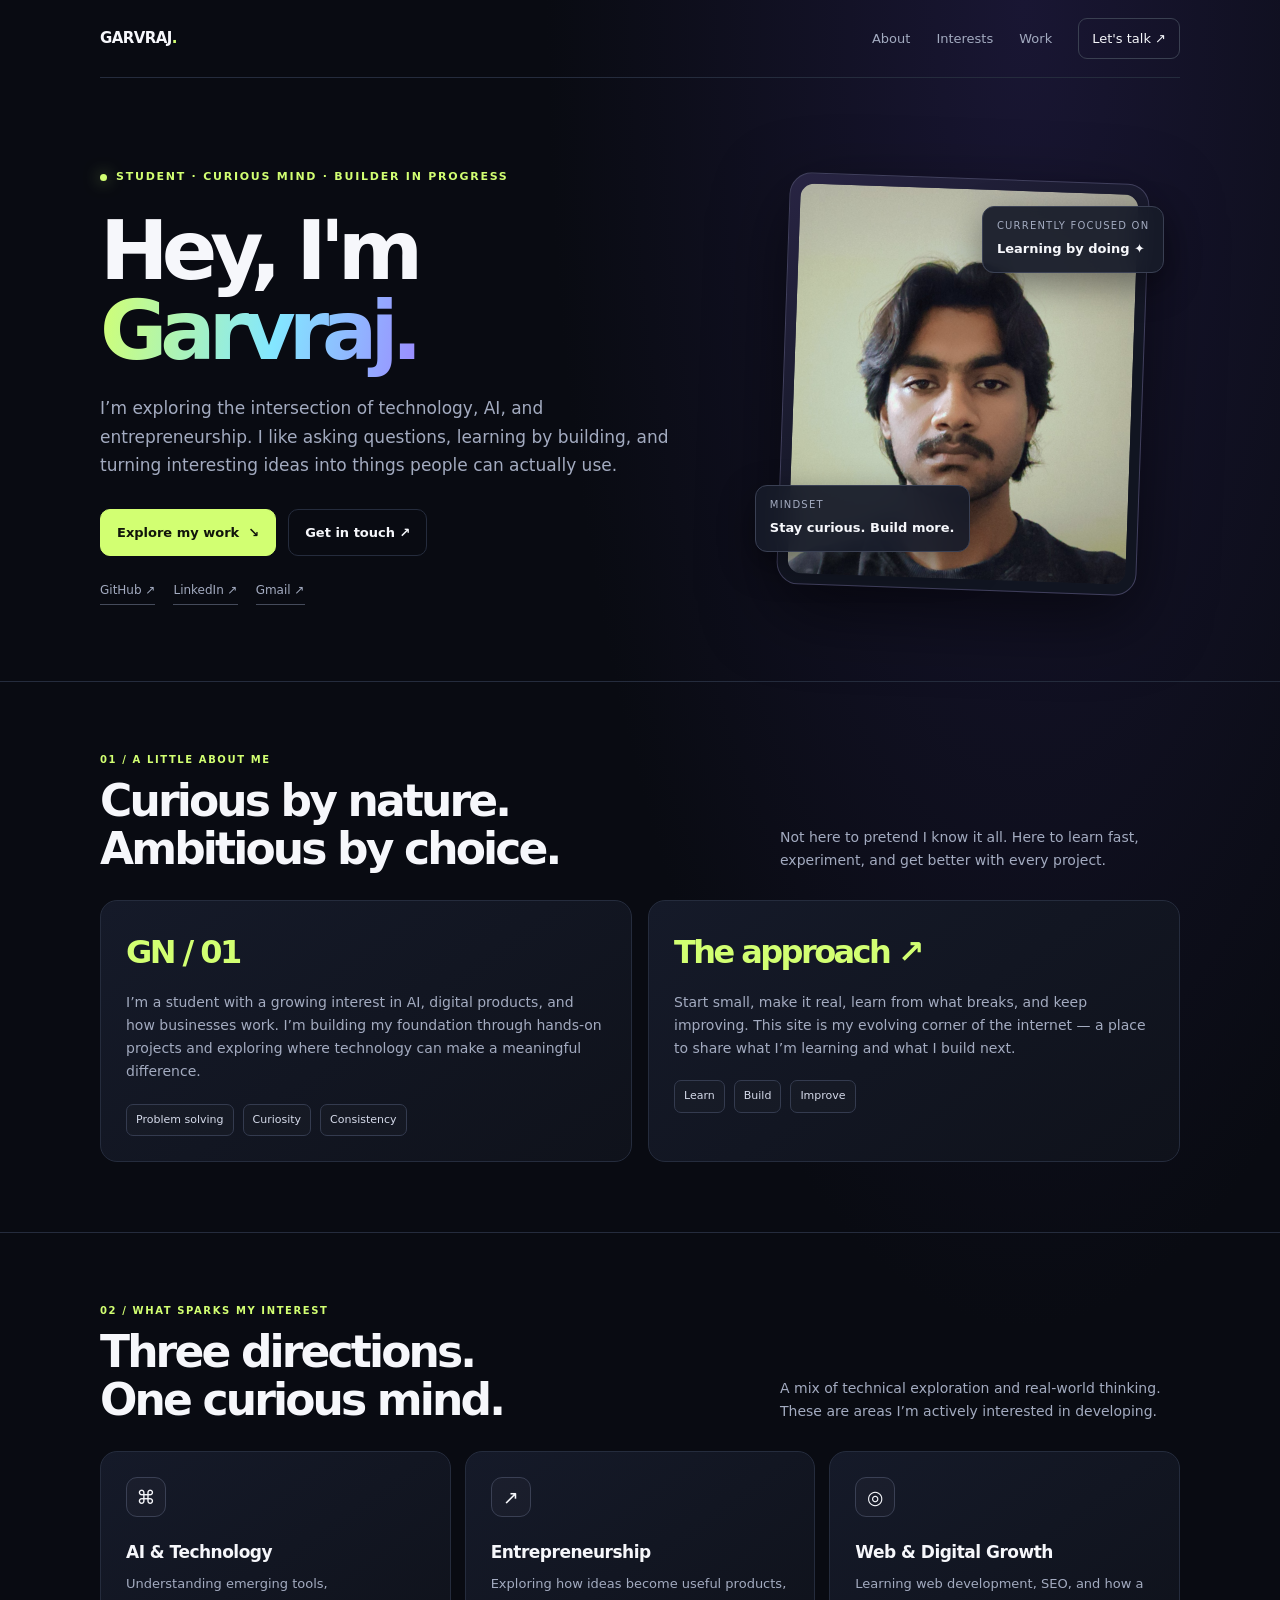
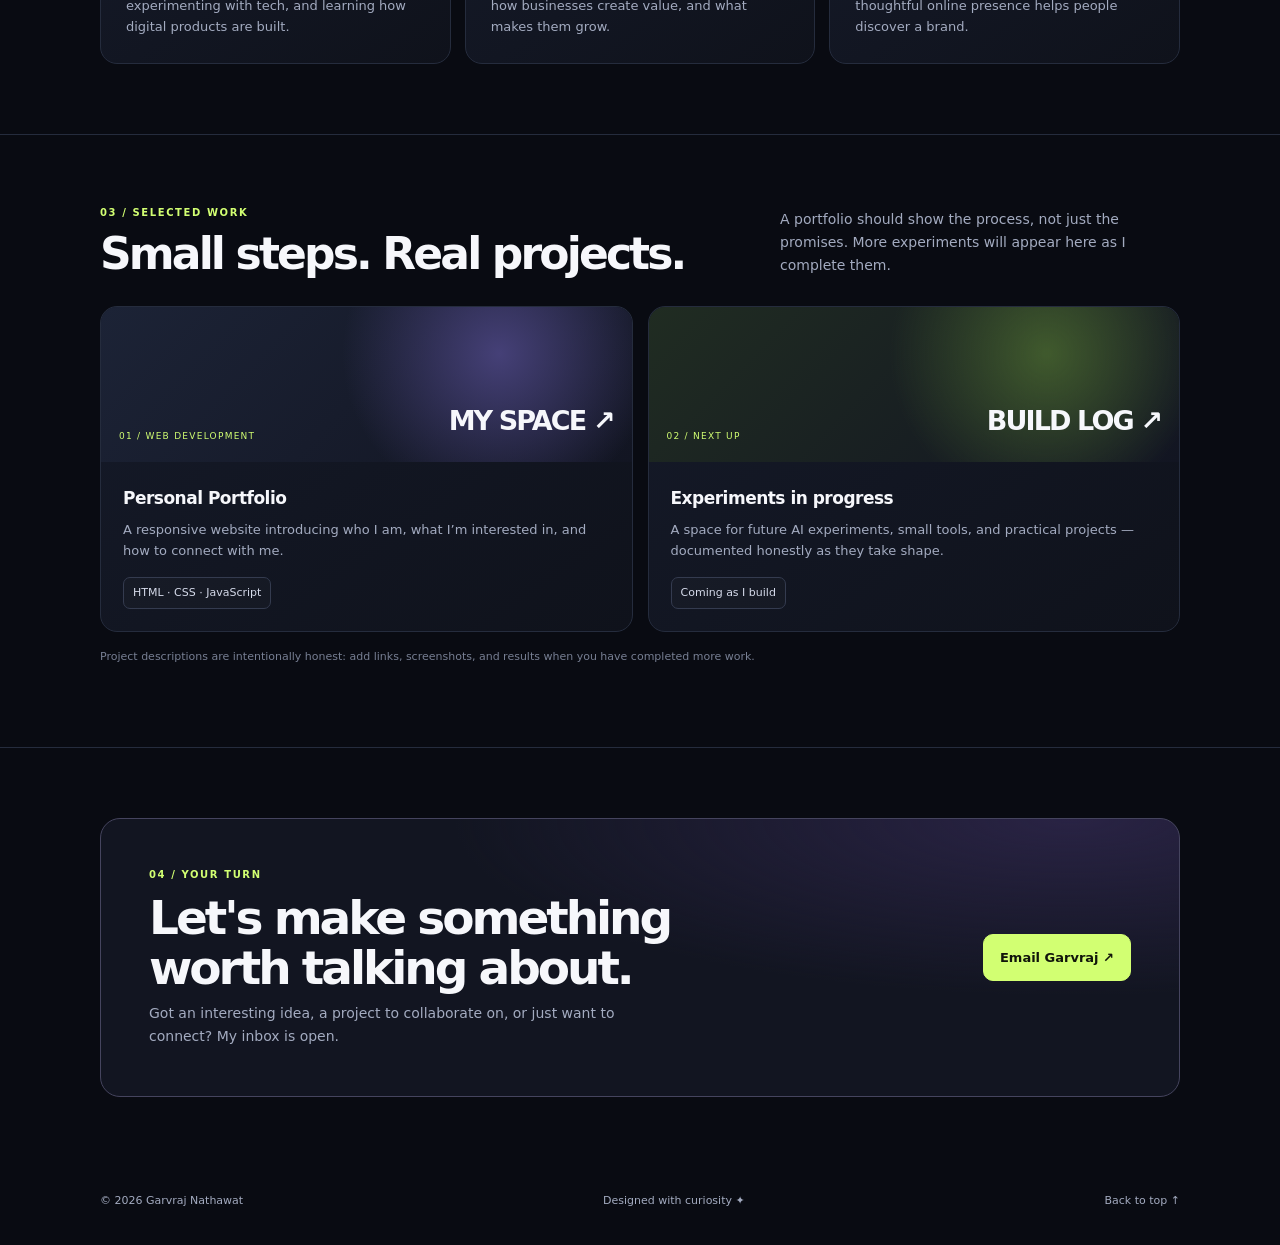
==== index.html @ 4661c796 "Add files via upload Add portfolio website" ====
<!DOCTYPE html>
<html lang="en">
<head>
<meta charset="UTF-8">
<meta name="viewport" content="width=device-width, initial-scale=1">
<meta name="theme-color" content="#090b12">
<meta name="description" content="Garvraj Nathawat — student exploring AI, technology, and entrepreneurship.">
<title>Garvraj Nathawat — Portfolio</title>
<style>
:root{--bg:#090b12;--panel:#111521;--panel2:#151b29;--ink:#f6f7fb;--muted:#a3abc0;--line:#252c3d;--lime:#d2ff72;--purple:#9b8cff;--cyan:#83e7ff}
*{box-sizing:border-box}html{scroll-behavior:smooth;scroll-padding-top:90px}body{margin:0;background:radial-gradient(ellipse at 80% 0%,#191633 0,transparent 33%),var(--bg);color:var(--ink);font:16px/1.65 Inter,ui-sans-serif,system-ui,-apple-system,BlinkMacSystemFont,"Segoe UI",sans-serif;-webkit-font-smoothing:antialiased}a{color:inherit;text-decoration:none}.wrap{width:min(1080px,calc(100% - 40px));margin:auto}.nav{height:78px;display:flex;align-items:center;justify-content:space-between;border-bottom:1px solid var(--line)}.logo{font-size:15px;font-weight:850;letter-spacing:-.04em}.logo span{color:var(--lime)}.navlinks{display:flex;align-items:center;gap:26px;color:var(--muted);font-size:13px}.navlinks a:hover{color:var(--lime)}.nav-cta{padding:9px 13px;border:1px solid #3a4051;border-radius:9px;color:var(--ink)!important}.hero{padding:85px 0 76px;display:grid;grid-template-columns:1.15fr .85fr;gap:58px;align-items:center}.eyebrow{display:inline-flex;align-items:center;gap:9px;color:var(--lime);font-size:11px;font-weight:800;text-transform:uppercase;letter-spacing:.16em}.pulse{width:7px;height:7px;background:var(--lime);border-radius:50%;box-shadow:0 0 16px #d2ff72a0}.hero h1{font-size:clamp(48px,7vw,82px);line-height:.97;letter-spacing:-.085em;margin:22px 0 24px;font-weight:850}.hero h1 .gradient{background:linear-gradient(100deg,var(--lime),var(--cyan) 55%,var(--purple));color:transparent;background-clip:text}.intro{font-size:17px;color:var(--muted);max-width:580px;margin:0}.buttons{display:flex;gap:12px;flex-wrap:wrap;margin-top:30px}.btn{display:inline-flex;align-items:center;justify-content:center;gap:9px;padding:12px 16px;border:1px solid var(--line);border-radius:10px;font-size:13px;font-weight:750;transition:transform .2s,border-color .2s}.btn:hover{transform:translateY(-2px);border-color:var(--lime)}.btn.primary{background:var(--lime);border-color:var(--lime);color:#11150b}.socials{display:flex;gap:18px;margin-top:25px;flex-wrap:wrap}.socials a{font-size:12px;color:var(--muted);border-bottom:1px solid #454b5b;padding-bottom:3px}.socials a:hover{color:var(--lime);border-color:var(--lime)}.profile-wrap{position:relative;max-width:360px;margin:auto;width:100%}.profile-frame{position:relative;padding:10px;border:1px solid #41405d;border-radius:22px;background:linear-gradient(145deg,#282443,#111521 65%);transform:rotate(2deg);box-shadow:0 24px 70px #0008}.profile-frame img{display:block;width:100%;height:390px;object-fit:cover;object-position:center 27%;border-radius:14px;filter:saturate(.88)}.floating{position:absolute;z-index:2;background:#171b29eF;border:1px solid #3a4053;backdrop-filter:blur(12px);border-radius:12px;padding:11px 14px;box-shadow:0 12px 35px #0006}.float-one{left:-28px;bottom:38px}.float-two{right:-22px;top:28px}.float-label{display:block;color:var(--muted);font-size:10px;text-transform:uppercase;letter-spacing:.12em}.float-value{font-size:13px;font-weight:800}.section{border-top:1px solid var(--line);padding:70px 0}.section-head{display:flex;justify-content:space-between;align-items:end;gap:25px;margin-bottom:28px}.kicker{font-size:10px;color:var(--lime);font-weight:850;letter-spacing:.16em;text-transform:uppercase}.section h2{font-size:clamp(29px,4vw,44px);line-height:1.08;letter-spacing:-.065em;margin:9px 0 0}.section-head p{max-width:400px;color:var(--muted);font-size:14px;margin:0}.about-grid{display:grid;grid-template-columns:1fr 1fr;gap:16px}.about-card,.interest-card,.project-card{background:linear-gradient(145deg,#151a29,#0f121b);border:1px solid var(--line);border-radius:17px;padding:25px}.about-card p{color:var(--muted);font-size:14px;margin:12px 0 0}.big-mark{font-size:32px;color:var(--lime);font-weight:900;letter-spacing:-.08em}.statline{display:flex;gap:9px;flex-wrap:wrap;margin-top:20px}.chip{font-size:11px;color:#d5daea;border:1px solid #343b4f;border-radius:7px;padding:6px 9px;background:#ffffff04}.interest-grid{display:grid;grid-template-columns:repeat(3,1fr);gap:14px}.interest-card{min-height:195px;transition:transform .2s,border-color .2s}.interest-card:hover,.project-card:hover{transform:translateY(-3px);border-color:#555078}.iconbox{display:grid;place-items:center;width:40px;height:40px;border:1px solid #3a4054;border-radius:11px;background:#ffffff06;font-size:19px}.interest-card h3,.project-card h3{font-size:17px;letter-spacing:-.03em;margin:21px 0 7px}.interest-card p,.project-card p{font-size:13px;color:var(--muted);margin:0}.work-grid{display:grid;grid-template-columns:1fr 1fr;gap:15px}.project-card{padding:0;overflow:hidden;transition:transform .2s,border-color .2s}.project-art{height:155px;padding:18px;display:flex;justify-content:space-between;align-items:flex-end;background:radial-gradient(circle at 75% 30%,#454077 0,transparent 38%),linear-gradient(135deg,#1c2336,#121522)}.project-art.green{background:radial-gradient(circle at 75% 30%,#405a2d 0,transparent 38%),linear-gradient(135deg,#202c22,#121522)}.project-art span{font-size:27px;font-weight:900;letter-spacing:-.07em}.project-art small{font-size:9px;letter-spacing:.14em;color:var(--lime);text-transform:uppercase}.project-copy{padding:22px}.project-copy h3{margin:0 0 7px}.project-copy .chip{display:inline-block;margin-top:15px}.contact-box{border:1px solid #45445e;background:radial-gradient(ellipse at 90% 0%,#292344,transparent 45%),#121521;border-radius:20px;padding:clamp(26px,5vw,48px);display:flex;justify-content:space-between;align-items:center;gap:24px}.contact-box h2{font-size:clamp(30px,4vw,47px);letter-spacing:-.065em;line-height:1.05;margin:10px 0}.contact-box p{max-width:510px;color:var(--muted);font-size:14px;margin:0}.footer{padding:25px 0 35px;display:flex;justify-content:space-between;gap:15px;color:var(--muted);font-size:11px}.footer a:hover{color:var(--lime)}.note{color:#777f93;font-size:11px;margin-top:16px}
@media(max-width:760px){.wrap{width:calc(100% - 34px)}.nav{height:68px}.navlinks{gap:13px;font-size:11px}.nav-cta{padding:7px 9px}.hero{padding:54px 0 52px;grid-template-columns:1fr;gap:40px}.hero h1{font-size:clamp(48px,13vw,68px)}.profile-wrap{max-width:300px}.profile-frame img{height:320px}.float-one{left:-14px}.float-two{right:-12px}.section{padding:54px 0}.section-head{display:block}.section-head p{margin-top:14px}.about-grid,.work-grid{grid-template-columns:1fr}.interest-grid{grid-template-columns:1fr}.interest-card{min-height:auto}.contact-box{align-items:flex-start;flex-direction:column}.footer{flex-direction:column}.socials{gap:14px}}
@media(prefers-reduced-motion:reduce){html{scroll-behavior:auto}*{transition:none!important}}
</style>
</head>
<body>
<header class="wrap nav">
  <a class="logo" href="#top">GARVRAJ<span>.</span></a>
  <nav class="navlinks" aria-label="Main navigation"><a href="#about">About</a><a href="#interests">Interests</a><a href="#work">Work</a><a class="nav-cta" href="#contact">Let's talk ↗</a></nav>
</header>
<main id="top">
<section class="wrap hero">
  <div>
    <div class="eyebrow"><span class="pulse"></span> Student · Curious mind · Builder in progress</div>
    <h1>Hey, I'm<br><span class="gradient">Garvraj.</span></h1>
    <p class="intro">I’m exploring the intersection of technology, AI, and entrepreneurship. I like asking questions, learning by building, and turning interesting ideas into things people can actually use.</p>
    <div class="buttons"><a class="btn primary" href="#work">Explore my work <span>↘</span></a><a class="btn" href="mailto:workwithgarvraj@gmail.com">Get in touch ↗</a></div>
    <div class="socials"><a href="https://github.com/garvraj1" target="_blank" rel="noreferrer">GitHub ↗</a><a href="https://www.linkedin.com/in/garvraj-nathawat-00a81b325/" target="_blank" rel="noreferrer">LinkedIn ↗</a><a href="mailto:workwithgarvraj@gmail.com">Gmail ↗</a></div>
  </div>
  <div class="profile-wrap">
    <div class="floating float-two"><span class="float-label">Currently focused on</span><span class="float-value">Learning by doing ✦</span></div>
    <div class="profile-frame"><img src="profile.jpg" alt="Portrait of Garvraj Nathawat"></div>
    <div class="floating float-one"><span class="float-label">Mindset</span><span class="float-value">Stay curious. Build more.</span></div>
  </div>
</section>

<section class="section" id="about"><div class="wrap">
  <div class="section-head"><div><div class="kicker">01 / A little about me</div><h2>Curious by nature.<br>Ambitious by choice.</h2></div><p>Not here to pretend I know it all. Here to learn fast, experiment, and get better with every project.</p></div>
  <div class="about-grid">
    <article class="about-card"><div class="big-mark">GN / 01</div><p>I’m a student with a growing interest in AI, digital products, and how businesses work. I’m building my foundation through hands-on projects and exploring where technology can make a meaningful difference.</p><div class="statline"><span class="chip">Problem solving</span><span class="chip">Curiosity</span><span class="chip">Consistency</span></div></article>
    <article class="about-card"><div class="big-mark">The approach ↗</div><p>Start small, make it real, learn from what breaks, and keep improving. This site is my evolving corner of the internet — a place to share what I’m learning and what I build next.</p><div class="statline"><span class="chip">Learn</span><span class="chip">Build</span><span class="chip">Improve</span></div></article>
  </div>
</div></section>

<section class="section" id="interests"><div class="wrap">
  <div class="section-head"><div><div class="kicker">02 / What sparks my interest</div><h2>Three directions.<br>One curious mind.</h2></div><p>A mix of technical exploration and real-world thinking. These are areas I’m actively interested in developing.</p></div>
  <div class="interest-grid">
    <article class="interest-card"><div class="iconbox">⌘</div><h3>AI & Technology</h3><p>Understanding emerging tools, experimenting with tech, and learning how digital products are built.</p></article>
    <article class="interest-card"><div class="iconbox">↗</div><h3>Entrepreneurship</h3><p>Exploring how ideas become useful products, how businesses create value, and what makes them grow.</p></article>
    <article class="interest-card"><div class="iconbox">◎</div><h3>Web & Digital Growth</h3><p>Learning web development, SEO, and how a thoughtful online presence helps people discover a brand.</p></article>
  </div>
</div></section>

<section class="section" id="work"><div class="wrap">
  <div class="section-head"><div><div class="kicker">03 / Selected work</div><h2>Small steps. Real projects.</h2></div><p>A portfolio should show the process, not just the promises. More experiments will appear here as I complete them.</p></div>
  <div class="work-grid">
    <article class="project-card"><div class="project-art"><small>01 / WEB DEVELOPMENT</small><span>MY SPACE ↗</span></div><div class="project-copy"><h3>Personal Portfolio</h3><p>A responsive website introducing who I am, what I’m interested in, and how to connect with me.</p><span class="chip">HTML · CSS · JavaScript</span></div></article>
    <article class="project-card"><div class="project-art green"><small>02 / NEXT UP</small><span>BUILD LOG ↗</span></div><div class="project-copy"><h3>Experiments in progress</h3><p>A space for future AI experiments, small tools, and practical projects — documented honestly as they take shape.</p><span class="chip">Coming as I build</span></div></article>
  </div>
  <p class="note">Project descriptions are intentionally honest: add links, screenshots, and results when you have completed more work.</p>
</div></section>

<section class="section" id="contact"><div class="wrap">
  <div class="contact-box"><div><div class="kicker">04 / Your turn</div><h2>Let's make something<br>worth talking about.</h2><p>Got an interesting idea, a project to collaborate on, or just want to connect? My inbox is open.</p></div><a class="btn primary" href="mailto:workwithgarvraj@gmail.com">Email Garvraj ↗</a></div>
</div></section>
</main>
<footer class="wrap footer"><span>© <span id="year">2026</span> Garvraj Nathawat</span><span>Designed with curiosity ✦</span><a href="#top">Back to top ↑</a></footer>
<script>document.getElementById('year').textContent=new Date().getFullYear()</script>
</body>
</html>
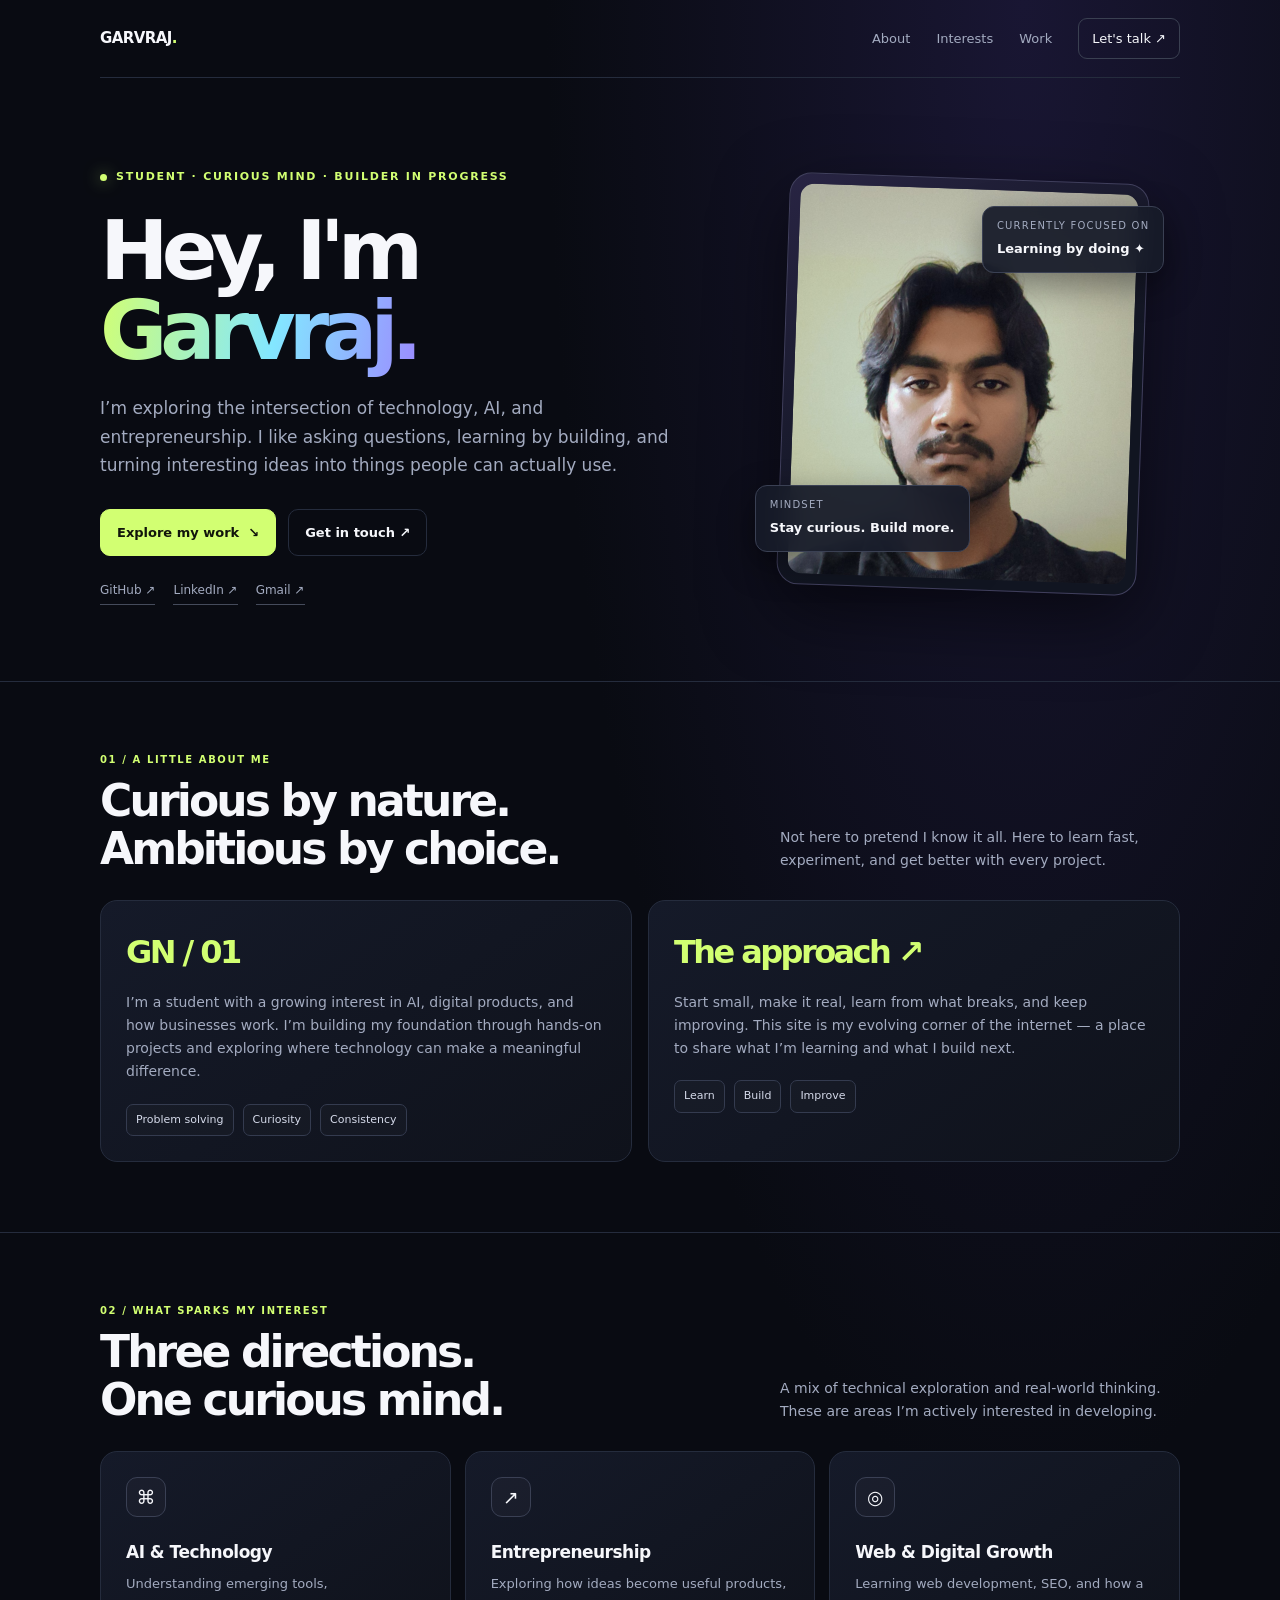
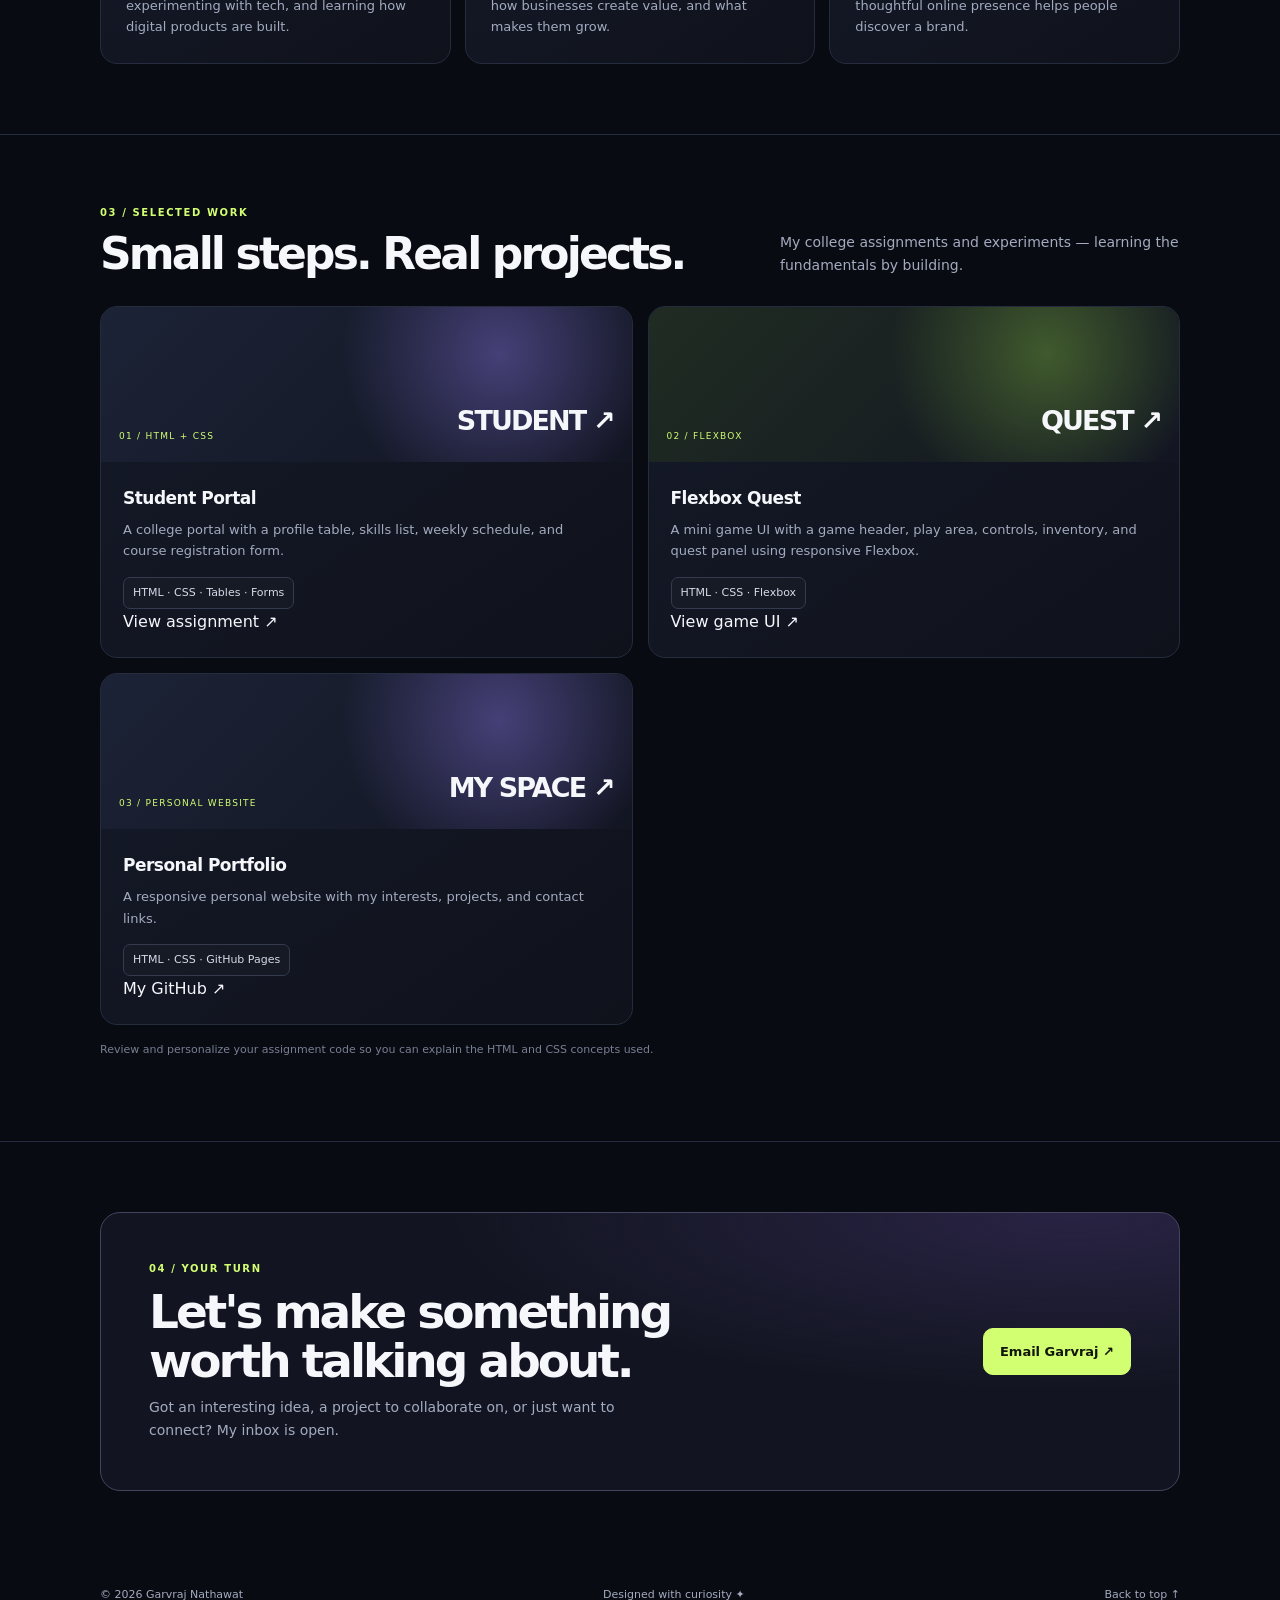
==== commit 32beb93a: "Add files via upload" ====
--- a/index.html
+++ b/index.html
@@ -52,12 +52,13 @@
 </div></section>
 
 <section class="section" id="work"><div class="wrap">
-  <div class="section-head"><div><div class="kicker">03 / Selected work</div><h2>Small steps. Real projects.</h2></div><p>A portfolio should show the process, not just the promises. More experiments will appear here as I complete them.</p></div>
+  <div class="section-head"><div><div class="kicker">03 / Selected work</div><h2>Small steps. Real projects.</h2></div><p>My college assignments and experiments — learning the fundamentals by building.</p></div>
   <div class="work-grid">
-    <article class="project-card"><div class="project-art"><small>01 / WEB DEVELOPMENT</small><span>MY SPACE ↗</span></div><div class="project-copy"><h3>Personal Portfolio</h3><p>A responsive website introducing who I am, what I’m interested in, and how to connect with me.</p><span class="chip">HTML · CSS · JavaScript</span></div></article>
-    <article class="project-card"><div class="project-art green"><small>02 / NEXT UP</small><span>BUILD LOG ↗</span></div><div class="project-copy"><h3>Experiments in progress</h3><p>A space for future AI experiments, small tools, and practical projects — documented honestly as they take shape.</p><span class="chip">Coming as I build</span></div></article>
+    <article class="project-card"><div class="project-art"><small>01 / HTML + CSS</small><span>STUDENT ↗</span></div><div class="project-copy"><h3>Student Portal</h3><p>A college portal with a profile table, skills list, weekly schedule, and course registration form.</p><span class="chip">HTML · CSS · Tables · Forms</span><br><a href="student-portal.html">View assignment ↗</a></div></article>
+    <article class="project-card"><div class="project-art green"><small>02 / FLEXBOX</small><span>QUEST ↗</span></div><div class="project-copy"><h3>Flexbox Quest</h3><p>A mini game UI with a game header, play area, controls, inventory, and quest panel using responsive Flexbox.</p><span class="chip">HTML · CSS · Flexbox</span><br><a href="flexbox-quest.html">View game UI ↗</a></div></article>
+    <article class="project-card"><div class="project-art"><small>03 / PERSONAL WEBSITE</small><span>MY SPACE ↗</span></div><div class="project-copy"><h3>Personal Portfolio</h3><p>A responsive personal website with my interests, projects, and contact links.</p><span class="chip">HTML · CSS · GitHub Pages</span><br><a href="https://github.com/garvraj1" target="_blank" rel="noreferrer">My GitHub ↗</a></div></article>
   </div>
-  <p class="note">Project descriptions are intentionally honest: add links, screenshots, and results when you have completed more work.</p>
+  <p class="note">Review and personalize your assignment code so you can explain the HTML and CSS concepts used.</p>
 </div></section>
 
 <section class="section" id="contact"><div class="wrap">
